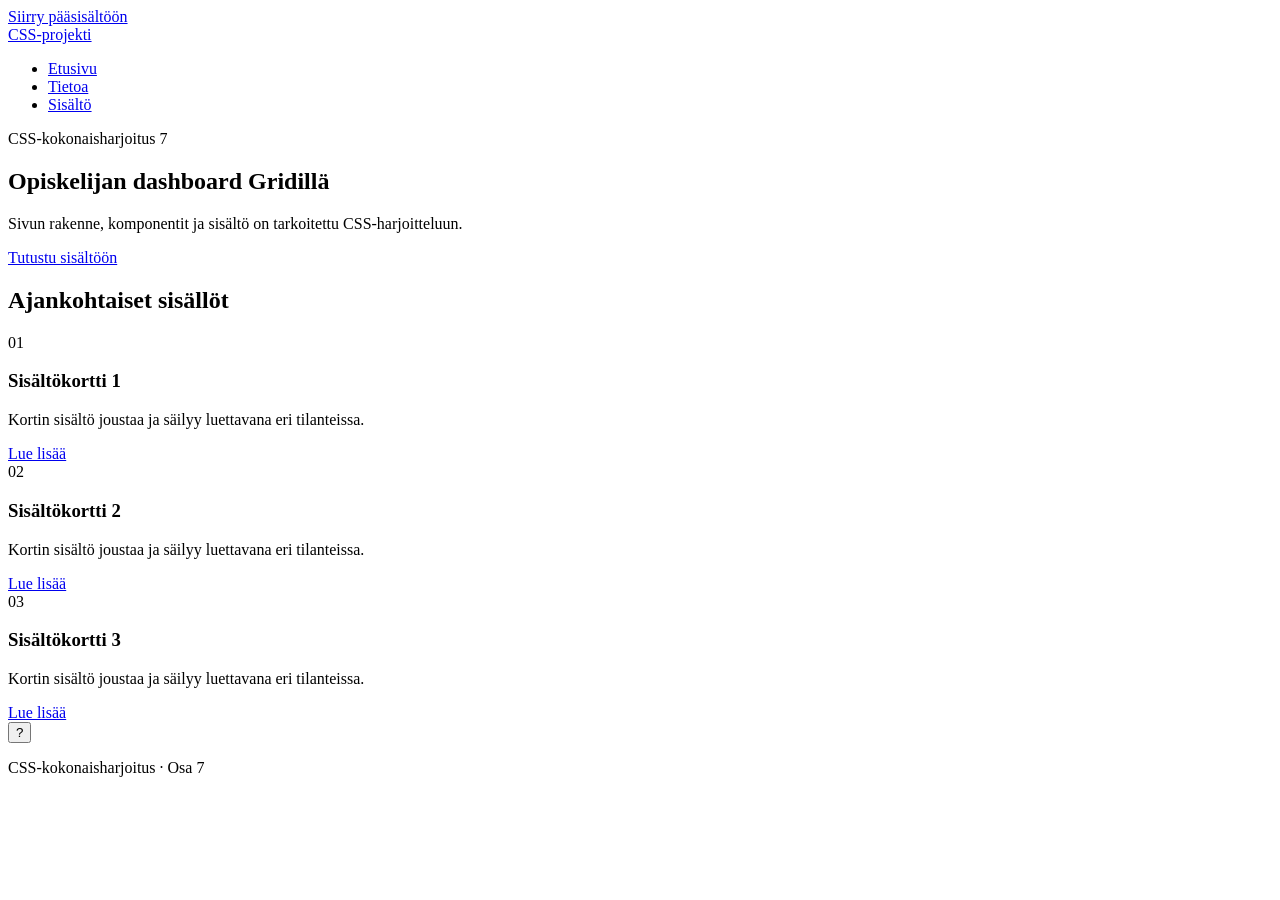
==== CSS-aloitustiedostot-Osat1-20/CSS-aloitustiedostot-Osat1-20/osa7-css-kokonaisharjoitus/index.html @ 395ceeda "aloitustiedostot." ====
<!DOCTYPE html>
<html lang="fi">
<head>
  <meta charset="UTF-8">
  <meta name="viewport" content="width=device-width, initial-scale=1.0">
  <title>Opiskelijan dashboard Gridillä</title>
  <link rel="stylesheet" href="css/styles.css">
</head>
<body>
  <a class="skip-link" href="#main-content">Siirry pääsisältöön</a>
  <header class="site-header" id="top">
    <a class="brand" href="index.html">CSS-projekti</a>
    <nav aria-label="Päänavigaatio">
      <ul class="nav-list">
        <li><a href="index.html" aria-current="page">Etusivu</a></li>
        <li><a href="pages/tietoa.html">Tietoa</a></li>
        <li><a href="#cards">Sisältö</a></li>
        
      </ul>
    </nav>
  </header>
  <main id="main-content">
    <section class="hero">
      <p class="eyebrow">CSS-kokonaisharjoitus 7</p>
      <h1>Opiskelijan dashboard Gridillä</h1>
      <p class="hero__lead">Sivun rakenne, komponentit ja sisältö on tarkoitettu CSS-harjoitteluun.</p>
      <a class="button button--primary" href="#cards">Tutustu sisältöön</a>
    </section>
    <section class="content-section" id="cards">
      <h2>Ajankohtaiset sisällöt</h2>
      <div class="card-list">
      <article class="card">
        <span class="card__badge">01</span>
        <h3 class="card__title">Sisältökortti 1</h3>
        <p class="card__text">Kortin sisältö joustaa ja säilyy luettavana eri tilanteissa.</p>
        <a class="button" href="#">Lue lisää</a>
      </article>
      <article class="card card--featured">
        <span class="card__badge">02</span>
        <h3 class="card__title">Sisältökortti 2</h3>
        <p class="card__text">Kortin sisältö joustaa ja säilyy luettavana eri tilanteissa.</p>
        <a class="button" href="#">Lue lisää</a>
      </article>
      <article class="card">
        <span class="card__badge">03</span>
        <h3 class="card__title">Sisältökortti 3</h3>
        <p class="card__text">Kortin sisältö joustaa ja säilyy luettavana eri tilanteissa.</p>
        <a class="button" href="#">Lue lisää</a>
      </article>
      </div>
    </section>
  </main>
  <button class="help-button" type="button" aria-label="Avaa ohje">?</button>
  <footer class="site-footer"><p>CSS-kokonaisharjoitus · Osa 7</p></footer>
</body>
</html>
---- CSS-aloitustiedostot-Osat1-20/CSS-aloitustiedostot-Osat1-20/osa7-css-kokonaisharjoitus/css/styles.css ----
/* CSS-kokonaisharjoitus, osa 7 */

/* Aloita CSS:n kirjoittaminen tämän kommentin alta. */
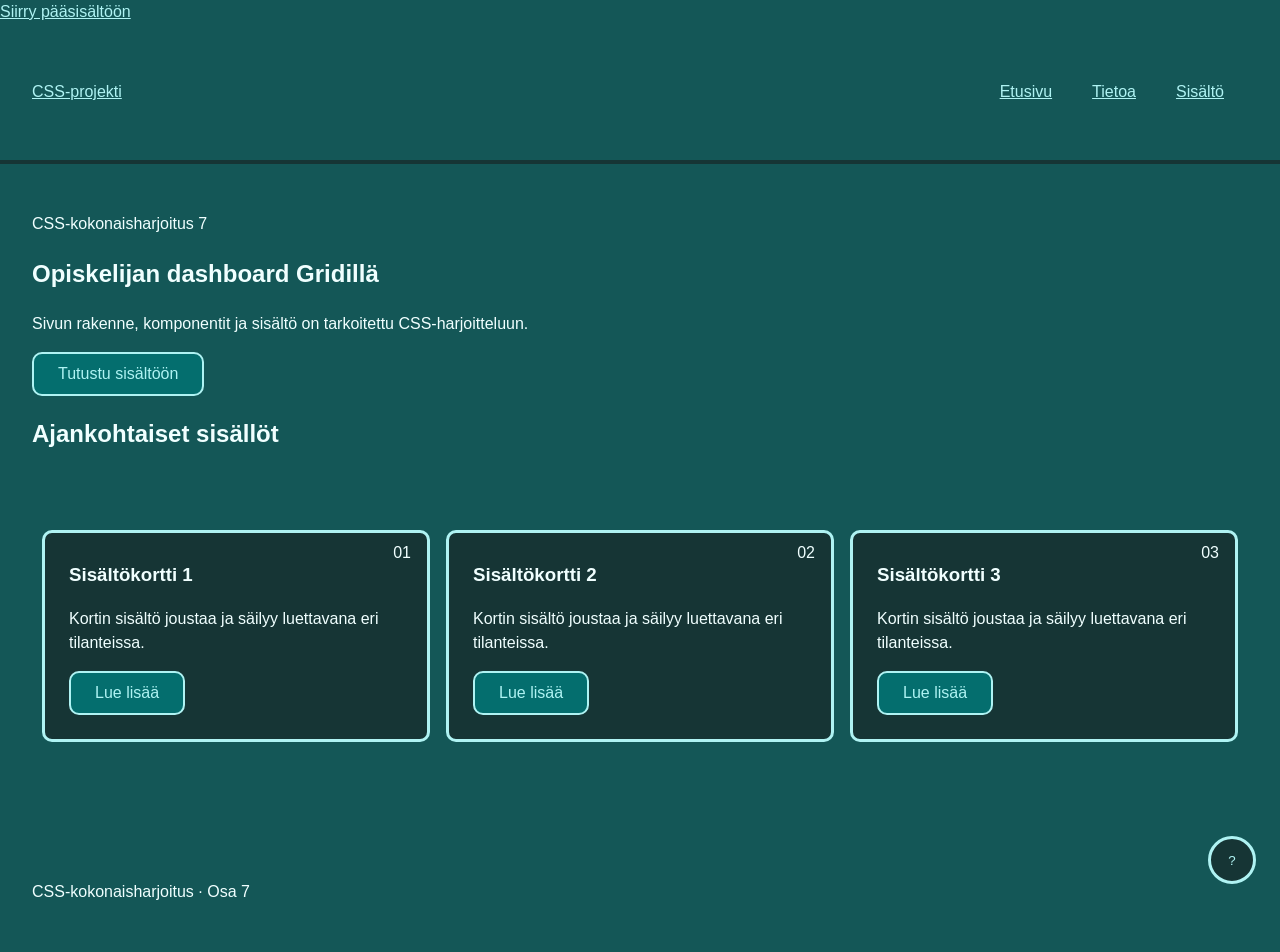
==== commit 58339224: "osa-7 valmis" ====
--- a/CSS-aloitustiedostot-Osat1-20/CSS-aloitustiedostot-Osat1-20/osa7-css-kokonaisharjoitus/index.html
+++ b/CSS-aloitustiedostot-Osat1-20/CSS-aloitustiedostot-Osat1-20/osa7-css-kokonaisharjoitus/index.html
@@ -6,11 +6,12 @@
   <title>Opiskelijan dashboard Gridillä</title>
   <link rel="stylesheet" href="css/styles.css">
 </head>
+
 <body>
   <a class="skip-link" href="#main-content">Siirry pääsisältöön</a>
   <header class="site-header" id="top">
     <a class="brand" href="index.html">CSS-projekti</a>
-    <nav aria-label="Päänavigaatio">
+    <nav aria-label="Paanavigaatio">
       <ul class="nav-list">
         <li><a href="index.html" aria-current="page">Etusivu</a></li>
         <li><a href="pages/tietoa.html">Tietoa</a></li>
--- a/CSS-aloitustiedostot-Osat1-20/CSS-aloitustiedostot-Osat1-20/osa7-css-kokonaisharjoitus/css/styles.css
+++ b/CSS-aloitustiedostot-Osat1-20/CSS-aloitustiedostot-Osat1-20/osa7-css-kokonaisharjoitus/css/styles.css
@@ -1,3 +1,169 @@
 /* CSS-kokonaisharjoitus, osa 7 */
 
 /* Aloita CSS:n kirjoittaminen tämän kommentin alta. */
+
+:root {
+    --primary-color: rgb(20, 87, 87);
+    --secondary-color: rgb(22, 53, 53);
+    --text-color: azure;
+    --link-color: rgb(175, 243, 243);
+    --button-color: rgb(4, 110, 110);
+}
+
+/* osa 1: CSS:n perusteet */
+
+body {
+    margin: 0;
+    font-family: 'Franklin Gothic Medium', 'Arial Narrow', Arial, sans-serif;
+    font-size: 1rem;
+    line-height: 1.5;
+    color: var(--text-color);
+    background-color: var(--primary-color);
+}
+
+a {
+    color: var(--link-color);
+}
+
+.site-header, main, .site-footer {
+    max-width: 80rem;
+    margin: 0 auto;
+    padding: 2rem;
+}
+
+.card {
+    margin-block: 3rem;
+    padding: 1.5rem;
+    background-color:var(--secondary-color);
+    border: 3px solid var(--link-color);
+    border-radius: 10px;
+}
+
+#top {
+    border-bottom: 4px solid var(--secondary-color);
+}
+
+.button {
+    padding: .5rem 1.5rem;
+    background-color: var(--button-color);
+    border: 2px solid var(--link-color);
+    border-radius: 10px;
+    text-decoration: none;
+}
+/* osa 2: selectorit ja cascade */
+
+.card__title {
+    margin-top: .25rem;
+}
+
+.button:hover {
+    background-color: rgb(20, 31, 28);
+}
+
+/* osa 3: Box Model */
+
+.hero, .content-section {
+    min-width: 80%;
+    margin-inline: auto;
+}
+
+.card {
+    min-width: 14rem;
+    max-width: 32rem;
+    overflow-wrap: anywhere;
+}
+
+.card__text {
+    max-height: 12rem;
+    overflow: auto;
+}
+
+/* osa 4: display ja normaalivirta */
+
+.brand, .button {
+    display: inline-block;
+}
+
+.nav-list {
+    padding: .5rem;
+    list-style-type: none;
+}
+.nav-list li {
+    display: inline-block;
+    margin-inline-start: auto;
+    margin-inline-end: 1rem;
+}
+
+.content-section {
+    display: flow-root;
+}
+
+[hidden] {
+    display: none;
+}
+
+.is-transparent {
+    opacity: 0;
+}
+
+
+/* osa 5: positiointi */
+
+.site-header {
+    position: sticky;
+    top: 0;
+    z-index: 10;
+}
+
+.card {
+    position: relative;
+}
+
+.card__badge {
+    position: absolute;
+    inset: .5rem 1rem auto auto;
+}
+
+.help-button {
+    position: fixed;
+    right: 1.5rem;
+    bottom: 1rem;
+    z-index: 15;
+    width: 3rem;
+    height: 3rem;
+    border: 3px solid var(--link-color);
+    border-radius: 50%;
+    background-color: var(--secondary-color);
+    color: var(--link-color);
+}
+
+/* osa 6: flexbox */
+
+.site-header {
+    display: flex;
+    align-items: center;
+    justify-content: space-between;
+    gap: 1rem;
+}
+
+.nav-list {
+    display: flex;
+    flex-wrap: wrap;
+    align-items: center;
+    gap: 1.5rem;
+}
+
+/* osa 7: CSS grid */
+
+.card-list {
+    display: grid;
+    grid-template-columns: auto auto auto;
+    column-gap: 1rem;
+    padding: 10px;
+}
+
+.card {
+    min-width: 18rem;
+    max-width: 26rem;
+}
+
